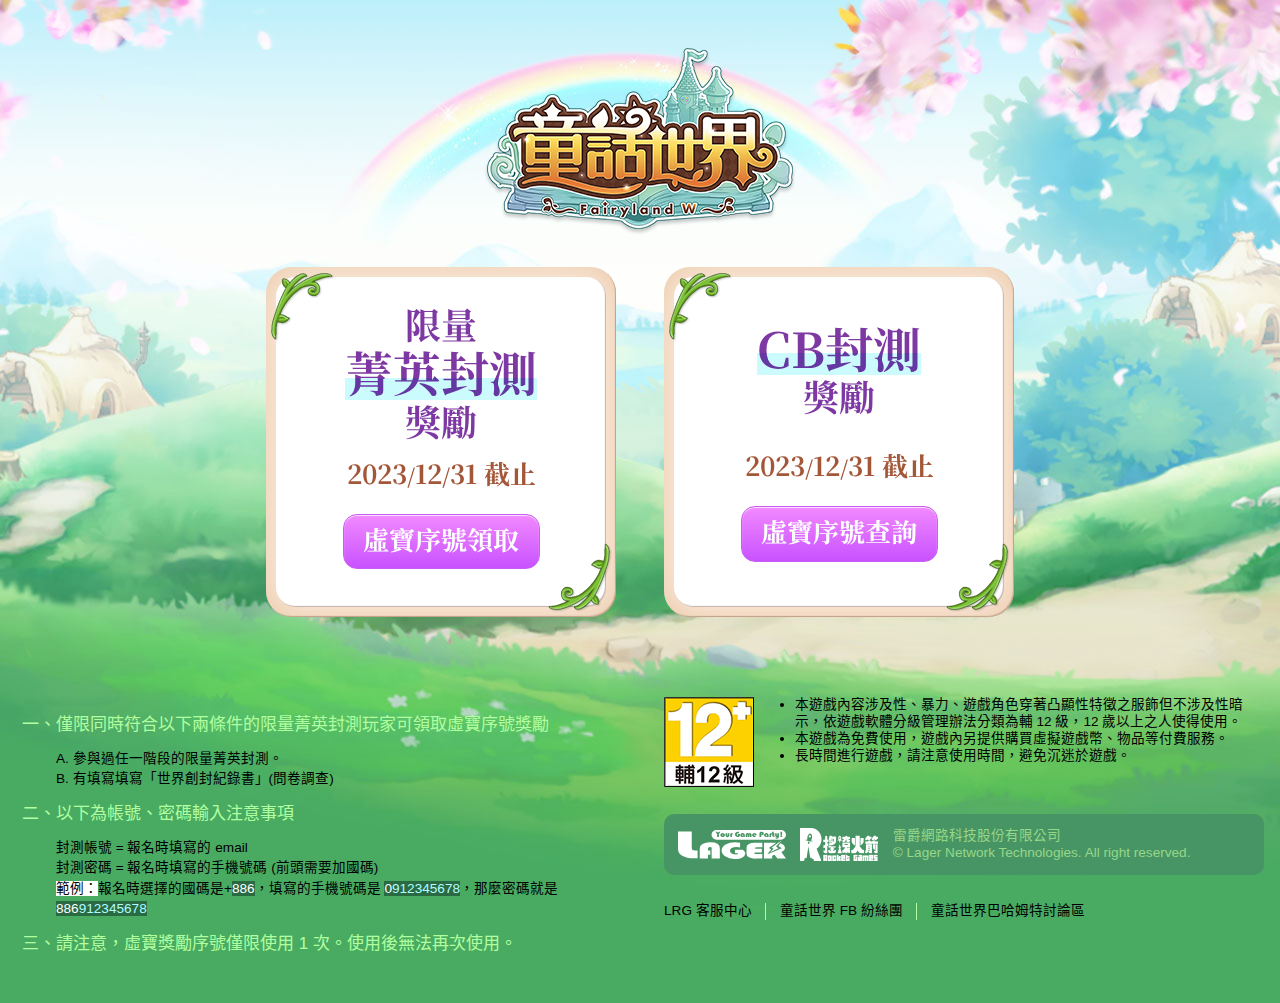
==== index.html @ bd918c8d "第二版更新" ====
<!DOCTYPE html>
<html lang="zh-TW">
<head>
  <meta charset="UTF-8">
  <meta http-equiv="X-UA-Compatible" content="IE=edge">
  <meta name="viewport" content="width=device-width, initial-scale=1.0">
  <title>童話世界 - 獎勵查詢</title>
  <!-- FB 社群分享 -->
  <meta property="og:locale" content="zh_TW">
  <meta property="og:title" content="童話世界 - 獎勵查詢">
  <meta property="og:type" content="website">
  <meta property="og:description" content="活動網站敘述">
  <meta property="og:url" content="活動網址">
  <meta property="og:image" content="assets/images/fb-1200x630.png"><!--圖檔路徑需改成絕對路徑-->
  <meta property="og:site_name" content="童話世界 - 獎勵查詢">
  <link rel="stylesheet" href="assets/css/all.css">
  <script src="assets/js/jquery-3.6.3.min.js"></script>
</head>
<body>
  <div class="ossian">


    <!-- 童話世界 LOGO -->
    <figure class="game-logo">
      <img src="assets/images/game-logo.png" alt="童話世界 LOGO">
    </figure>


    <!-- 內容區塊 -->
    <!-- 
      新增一筆活動需要注意下面三點
      1. 一組活動的範圍 <li class="poker">...</li>
      2. <input type="checkbox" name="option-1" id="poker-1"> id 需要對應 <label for="poker-1">
      3. <form id="form-zone-1"> 遞增
     -->
    <div class="game-content">
      <ul class="pokers">
        <li class="poker">
          <div class="label">
            <input type="checkbox" name="option-1" id="poker-1">
            <div class="flip">
              <div class="front">
                <div class="game-description">
                  <div class="game-title-row">
                    <div class="game-item">限量<em>菁英封測</em>獎勵</div>
                  </div>
                  <div class="game-end-date-row">2023<small>/</small>12<small>/</small>31 截止</div>
                  <div class="game-btn-row">
                    <label for="poker-1" class="btn custom">虛寶序號領取</label>
                  </div>
                </div>
              </div>
              <div class="back">
                <div class="form-position">
                <label for="poker-1" class="close"></label>
                <form action="" class="form-zone" id="form-zone-1">
                  <div class="input-text">你的帳號</div>
                  <input type="text" />
                  <div class="input-text">你的密碼</div>
                  <input type="password">
                  <div class="btn-roow">
                    <!-- 
                      可以將按鈕改成下面的標籤
                      div, span, a, button, input[type="submit"]
                    -->
                    <label for="poker-1" class="btn custom submit popup-open">送出</label>
                  </div>
                </form>
                </div>
              </div>
            </div>
          </div>
        </li>
        <li class="poker">
          <div class="label">
            <input type="checkbox" name="option-1" id="poker-2">
            <div class="flip">
        
              <div class="front">
                <div class="game-description">
                  <div class="game-title-row">
                    <div class="game-item"><em>CB封測</em>獎勵</div>
                  </div>
                  <div class="game-end-date-row">2023<small>/</small>12<small>/</small>31 截止</div>
                  <div class="game-btn-row">
                    <label for="poker-2" class="btn custom">虛寶序號查詢</label>
                  </div>
                </div>
              </div>
              <div class="back">
                <div class="form-position">
                  <label for="poker-2" class="close"></label>
                  <form action="" class="form-zone" id="form-zone-2">
                    <div class="input-text">你的帳號</div>
                    <input type="text">
                    <div class="input-text">你的密碼</div>
                    <input type="password">
                    <div class="btn-roow">
                      <!-- 
                        可以將按鈕改成下面的標籤
                        div, span, a, button, input[type="submit"]
                       -->
                      <label for="poker-2" class="btn custom submit popup-open">送出</ㄇㄠ>
                    </div>
                  </form>
                </div>
              </div>
            </div>
          </div>
        </li>
      </ul>
    </div>


    <!-- footer -->
    <footer class="footer">
      <div class="left">
        <!-- 虛寶兌換說明 -->
        <ul class="account-password">
          <li>
            僅限同時符合以下兩條件的限量菁英封測玩家可領取虛寶序號獎勵
            <div class="note">
              A. 參與過任一階段的限量菁英封測。<br>
              B. 有填寫填寫「世界創封紀錄書」(問卷調查)
            </div>
          </li>
          <li>
            以下為帳號、密碼輸入注意事項
            <div class="note">
              封測帳號 = 報名時填寫的 email<br>
              封測密碼 = 報名時填寫的手機號碼 (前頭需要加國碼)<br>
              <mark>範例：</mark>報名時選擇的國碼是+<mark class="green">886</mark>，填寫的手機號碼是 <mark class="green">0<em>912345678</em></mark>，那麼密碼就是 <mark class="green">886<em>912345678</em></mark>
            </div>
          </li>
          <li>
            請注意，虛寶獎勵序號僅限使用 1 次。使用後無法再次使用。
          </li>
        </ul>
      </div>
      <div class="right">
        <!-- 遊戲分級標章 -->
        <dl class="game-grading">
          <dd><img src="assets/images/game-12.png" alt="輔 12 級"></dd>
          <dd>
            <ul class="game-grading-list">
              <li>本遊戲內容涉及性、暴力、遊戲角色穿著凸顯性特徵之服飾但不涉及性暗示，依遊戲軟體分級管理辦法分類為輔 12 級，12 歲以上之人使得使用。</li>
              <li>本遊戲為免費使用，遊戲內另提供購買虛擬遊戲幣、物品等付費服務。</li>
              <li>長時間進行遊戲，請注意使用時間，避免沉迷於遊戲。</li>
            </ul>
          </dd>
        </dl>
        <!-- 雷爵及搖滾火箭 -->
        <div class="lgr-rkr">
          <dl class="lager-rocker">
            <dd>
              <ul class="lager-rocker-logo">
                <li>
                  <a href="http://www.lager.com.tw/" target="_blank">
                    <img src="assets/images/lager_logo_white.svg" alt="雷爵的 LOGO">
                  </a>
                </li>
                <li>
                  <a href="https://lrg.rocketgames.com.tw/index/index" target="_blank">
                    <img src="assets/images/rocker-logo.png" alt="搖滾火箭的 LOGO">
                  </a>
                </li>
              </ul>
            </dd>
            <dd>
              <div>雷爵網路科技股份有限公司</div>
              <div>&copy; Lager Network Technologies. <span class="m-block">All right reserved.</span></div>
            </dd>
          </dl>
        </div>
        <!-- LRG 客服中心、FB粉絲團、巴哈姆特 -->
        <ul class="lrg-fb-gamer">
          <li><a href="https://lrg.rocketgames.com.tw/service/service_index" target="_blank">LRG <span class="m-block">客服中心</span></a></li>
          <li><a href="https://www.facebook.com/FairylandWorldfun" target="_blank">童話世界 <span class="m-block">FB 紛絲團</span></a></li>
          <li><a href="https://forum.gamer.com.tw/A.php?bsn=75395" target="_blank">童話世界<span class="m-block">巴哈姆特討論區</span></a></li>
        </ul>
      </div>
    </footer>


    <!-- popup -->

    <div class="popup-overlay">
      <div class="popup-content">
        <div class="content-row">
          <h2>Pop-Up</h2>
          <p> This is an example pop-up that you can make using jQuery.</p>
          <button class="btn popup-close-style popup-close"><!--關閉 popup--></button>
        </div>
        <div class="btn-row">
          <button class="btn custom popup-close">返回上一頁</button>
        </div>
      </div>
    </div>


  </div>

  <script>

    $(".popup-open").on("click", function () {
      $(".popup-overlay").addClass("active");
    });
    $(".popup-close").on("click", function () {
      $(".popup-overlay").removeClass("active");
    });

  </script>
</body>
</html>
---- assets/css/all.css ----
@charset "UTF-8";
/*! normalize.css v8.0.1 | MIT License | github.com/necolas/normalize.css */
/* Document
   ========================================================================== */
/**
 * 1. Correct the line height in all browsers.
 * 2. Prevent adjustments of font size after orientation changes in iOS.
 */
@import url("https://fonts.googleapis.com/css2?family=Noto+Serif+TC:wght@400;700&display=swap");
html {
  line-height: 1.15; /* 1 */
  -webkit-text-size-adjust: 100%; /* 2 */
}

/* Sections
   ========================================================================== */
/**
 * Remove the margin in all browsers.
 */
body {
  margin: 0;
}

/**
 * Render the `main` element consistently in IE.
 */
main {
  display: block;
}

/**
 * Correct the font size and margin on `h1` elements within `section` and
 * `article` contexts in Chrome, Firefox, and Safari.
 */
h1 {
  font-size: 2em;
  margin: 0.67em 0;
}

/* Grouping content
   ========================================================================== */
/**
 * 1. Add the correct box sizing in Firefox.
 * 2. Show the overflow in Edge and IE.
 */
hr {
  -webkit-box-sizing: content-box;
          box-sizing: content-box; /* 1 */
  height: 0; /* 1 */
  overflow: visible; /* 2 */
}

/**
 * 1. Correct the inheritance and scaling of font size in all browsers.
 * 2. Correct the odd `em` font sizing in all browsers.
 */
pre {
  font-family: monospace, monospace; /* 1 */
  font-size: 1em; /* 2 */
}

/* Text-level semantics
   ========================================================================== */
/**
 * Remove the gray background on active links in IE 10.
 */
a {
  background-color: transparent;
}

/**
 * 1. Remove the bottom border in Chrome 57-
 * 2. Add the correct text decoration in Chrome, Edge, IE, Opera, and Safari.
 */
abbr[title] {
  border-bottom: none; /* 1 */
  text-decoration: underline; /* 2 */
  -webkit-text-decoration: underline dotted;
          text-decoration: underline dotted; /* 2 */
}

/**
 * Add the correct font weight in Chrome, Edge, and Safari.
 */
b,
strong {
  font-weight: bolder;
}

/**
 * 1. Correct the inheritance and scaling of font size in all browsers.
 * 2. Correct the odd `em` font sizing in all browsers.
 */
code,
kbd,
samp {
  font-family: monospace, monospace; /* 1 */
  font-size: 1em; /* 2 */
}

/**
 * Add the correct font size in all browsers.
 */
small {
  font-size: 80%;
}

/**
 * Prevent `sub` and `sup` elements from affecting the line height in
 * all browsers.
 */
sub,
sup {
  font-size: 75%;
  line-height: 0;
  position: relative;
  vertical-align: baseline;
}

sub {
  bottom: -0.25em;
}

sup {
  top: -0.5em;
}

/* Embedded content
   ========================================================================== */
/**
 * Remove the border on images inside links in IE 10.
 */
img {
  border-style: none;
}

/* Forms
   ========================================================================== */
/**
 * 1. Change the font styles in all browsers.
 * 2. Remove the margin in Firefox and Safari.
 */
button,
input,
optgroup,
select,
textarea {
  font-family: inherit; /* 1 */
  font-size: 100%; /* 1 */
  line-height: 1.15; /* 1 */
  margin: 0; /* 2 */
}

/**
 * Show the overflow in IE.
 * 1. Show the overflow in Edge.
 */
button,
input { /* 1 */
  overflow: visible;
}

/**
 * Remove the inheritance of text transform in Edge, Firefox, and IE.
 * 1. Remove the inheritance of text transform in Firefox.
 */
button,
select { /* 1 */
  text-transform: none;
}

/**
 * Correct the inability to style clickable types in iOS and Safari.
 */
button,
[type=button],
[type=reset],
[type=submit] {
  -webkit-appearance: button;
}

/**
 * Remove the inner border and padding in Firefox.
 */
button::-moz-focus-inner,
[type=button]::-moz-focus-inner,
[type=reset]::-moz-focus-inner,
[type=submit]::-moz-focus-inner {
  border-style: none;
  padding: 0;
}

/**
 * Restore the focus styles unset by the previous rule.
 */
button:-moz-focusring,
[type=button]:-moz-focusring,
[type=reset]:-moz-focusring,
[type=submit]:-moz-focusring {
  outline: 1px dotted ButtonText;
}

/**
 * Correct the padding in Firefox.
 */
fieldset {
  padding: 0.35em 0.75em 0.625em;
}

/**
 * 1. Correct the text wrapping in Edge and IE.
 * 2. Correct the color inheritance from `fieldset` elements in IE.
 * 3. Remove the padding so developers are not caught out when they zero out
 *    `fieldset` elements in all browsers.
 */
legend {
  -webkit-box-sizing: border-box;
          box-sizing: border-box; /* 1 */
  color: inherit; /* 2 */
  display: table; /* 1 */
  max-width: 100%; /* 1 */
  padding: 0; /* 3 */
  white-space: normal; /* 1 */
}

/**
 * Add the correct vertical alignment in Chrome, Firefox, and Opera.
 */
progress {
  vertical-align: baseline;
}

/**
 * Remove the default vertical scrollbar in IE 10+.
 */
textarea {
  overflow: auto;
}

/**
 * 1. Add the correct box sizing in IE 10.
 * 2. Remove the padding in IE 10.
 */
[type=checkbox],
[type=radio] {
  -webkit-box-sizing: border-box;
          box-sizing: border-box; /* 1 */
  padding: 0; /* 2 */
}

/**
 * Correct the cursor style of increment and decrement buttons in Chrome.
 */
[type=number]::-webkit-inner-spin-button,
[type=number]::-webkit-outer-spin-button {
  height: auto;
}

/**
 * 1. Correct the odd appearance in Chrome and Safari.
 * 2. Correct the outline style in Safari.
 */
[type=search] {
  -webkit-appearance: textfield; /* 1 */
  outline-offset: -2px; /* 2 */
}

/**
 * Remove the inner padding in Chrome and Safari on macOS.
 */
[type=search]::-webkit-search-decoration {
  -webkit-appearance: none;
}

/**
 * 1. Correct the inability to style clickable types in iOS and Safari.
 * 2. Change font properties to `inherit` in Safari.
 */
::-webkit-file-upload-button {
  -webkit-appearance: button; /* 1 */
  font: inherit; /* 2 */
}

/* Interactive
   ========================================================================== */
/*
 * Add the correct display in Edge, IE 10+, and Firefox.
 */
details {
  display: block;
}

/*
 * Add the correct display in all browsers.
 */
summary {
  display: list-item;
}

/* Misc
   ========================================================================== */
/**
 * Add the correct display in IE 10+.
 */
template {
  display: none;
}

/**
 * Add the correct display in IE 10.
 */
[hidden] {
  display: none;
}

.w-1,
.w1 {
  width: 10%;
}

.w-2,
.w2 {
  width: 20%;
}

.w-3,
.w3 {
  width: 30%;
}

.w-4,
.w4 {
  width: 40%;
}

.w-5,
.w5 {
  width: 50%;
}

.w-6,
.w6 {
  width: 60%;
}

.w-7,
.w7 {
  width: 70%;
}

.w-8,
.w8 {
  width: 80%;
}

.w-9,
.w9 {
  width: 90%;
}

.w-10,
.w10 {
  width: 100%;
}

a.btn,
button.btn,
[type=submit].btn,
[type=reset].btn,
[type=image].btn,
.btn {
  display: inline-block;
  padding: 0.25em 0.5em;
  line-height: 1.15;
  font-size: 1rem;
  text-align: center;
  text-decoration: none;
  -webkit-appearance: none;
     -moz-appearance: none;
          appearance: none;
  outline: none;
  border: 1px solid #ccc;
  border-radius: 5px;
  cursor: pointer;
}
a.btn.gray-solid,
button.btn.gray-solid,
[type=submit].btn.gray-solid,
[type=reset].btn.gray-solid,
[type=image].btn.gray-solid,
.btn.gray-solid {
  color: inherit;
  border-color: #f1f1f1;
  background-color: #f1f1f1;
  -webkit-transition: color 0.3s ease-out, border 0.3s ease-out, background-color 0.3s ease-out;
  transition: color 0.3s ease-out, border 0.3s ease-out, background-color 0.3s ease-out;
}
a.btn.gray-solid:hover,
button.btn.gray-solid:hover,
[type=submit].btn.gray-solid:hover,
[type=reset].btn.gray-solid:hover,
[type=image].btn.gray-solid:hover,
.btn.gray-solid:hover {
  color: inherit;
  border-color: #f1f1f1;
  background-color: #b3b3b3;
}
a.btn.gray-line,
button.btn.gray-line,
[type=submit].btn.gray-line,
[type=reset].btn.gray-line,
[type=image].btn.gray-line,
.btn.gray-line {
  color: inherit;
  border-color: #b3b3b3;
  background-color: transparent;
  -webkit-transition: color 0.3s ease-out, border 0.3s ease-out, background-color 0.3s ease-out;
  transition: color 0.3s ease-out, border 0.3s ease-out, background-color 0.3s ease-out;
}
a.btn.gray-line:hover,
button.btn.gray-line:hover,
[type=submit].btn.gray-line:hover,
[type=reset].btn.gray-line:hover,
[type=image].btn.gray-line:hover,
.btn.gray-line:hover {
  color: inherit;
  border-color: #b3b3b3;
  background-color: #f1f1f1;
}
a.btn.blue-solid,
button.btn.blue-solid,
[type=submit].btn.blue-solid,
[type=reset].btn.blue-solid,
[type=image].btn.blue-solid,
.btn.blue-solid {
  color: white;
  border-color: #3bb6fd;
  background-color: #3bb6fd;
  -webkit-transition: color 0.3s ease-out, border 0.3s ease-out, background-color 0.3s ease-out;
  transition: color 0.3s ease-out, border 0.3s ease-out, background-color 0.3s ease-out;
}
a.btn.blue-solid:hover,
button.btn.blue-solid:hover,
[type=submit].btn.blue-solid:hover,
[type=reset].btn.blue-solid:hover,
[type=image].btn.blue-solid:hover,
.btn.blue-solid:hover {
  color: white;
  border-color: #3bb6fd;
  background-color: #1ca9fb;
}
a.btn.blue-line,
button.btn.blue-line,
[type=submit].btn.blue-line,
[type=reset].btn.blue-line,
[type=image].btn.blue-line,
.btn.blue-line {
  color: #3bb6fd;
  border-color: #3bb6fd;
  background-color: white;
  -webkit-transition: color 0.3s ease-out, border 0.3s ease-out, background-color 0.3s ease-out;
  transition: color 0.3s ease-out, border 0.3s ease-out, background-color 0.3s ease-out;
}
a.btn.blue-line:hover,
button.btn.blue-line:hover,
[type=submit].btn.blue-line:hover,
[type=reset].btn.blue-line:hover,
[type=image].btn.blue-line:hover,
.btn.blue-line:hover {
  color: #3bb6fd;
  border-color: #3bb6fd;
  background-color: #e5f4ff;
}
a.btn.red-solid,
button.btn.red-solid,
[type=submit].btn.red-solid,
[type=reset].btn.red-solid,
[type=image].btn.red-solid,
.btn.red-solid {
  color: white;
  border-color: #ff4063;
  background-color: #ff4063;
  -webkit-transition: color 0.3s ease-out, border 0.3s ease-out, background-color 0.3s ease-out;
  transition: color 0.3s ease-out, border 0.3s ease-out, background-color 0.3s ease-out;
}
a.btn.red-solid:hover,
button.btn.red-solid:hover,
[type=submit].btn.red-solid:hover,
[type=reset].btn.red-solid:hover,
[type=image].btn.red-solid:hover,
.btn.red-solid:hover {
  color: white;
  border-color: #ff4063;
  background-color: #eb3b5a;
}
a.btn.red-line,
button.btn.red-line,
[type=submit].btn.red-line,
[type=reset].btn.red-line,
[type=image].btn.red-line,
.btn.red-line {
  color: #ff4063;
  border-color: #ff4063;
  background-color: white;
  -webkit-transition: color 0.3s ease-out, border 0.3s ease-out, background-color 0.3s ease-out;
  transition: color 0.3s ease-out, border 0.3s ease-out, background-color 0.3s ease-out;
}
a.btn.red-line:hover,
button.btn.red-line:hover,
[type=submit].btn.red-line:hover,
[type=reset].btn.red-line:hover,
[type=image].btn.red-line:hover,
.btn.red-line:hover {
  color: #ff4063;
  border-color: #ff4063;
  background-color: #ffe5e5;
}
a.btn.orange-solid,
button.btn.orange-solid,
[type=submit].btn.orange-solid,
[type=reset].btn.orange-solid,
[type=image].btn.orange-solid,
.btn.orange-solid {
  color: white;
  border-color: #ff9340;
  background-color: #ff9340;
  -webkit-transition: color 0.3s ease-out, border 0.3s ease-out, background-color 0.3s ease-out;
  transition: color 0.3s ease-out, border 0.3s ease-out, background-color 0.3s ease-out;
}
a.btn.orange-solid:hover,
button.btn.orange-solid:hover,
[type=submit].btn.orange-solid:hover,
[type=reset].btn.orange-solid:hover,
[type=image].btn.orange-solid:hover,
.btn.orange-solid:hover {
  color: white;
  border-color: #ff9340;
  background-color: #eb863b;
}
a.btn.orange-line,
button.btn.orange-line,
[type=submit].btn.orange-line,
[type=reset].btn.orange-line,
[type=image].btn.orange-line,
.btn.orange-line {
  color: #ff9340;
  border-color: #ff9340;
  background-color: white;
  -webkit-transition: color 0.3s ease-out, border 0.3s ease-out, background-color 0.3s ease-out;
  transition: color 0.3s ease-out, border 0.3s ease-out, background-color 0.3s ease-out;
}
a.btn.orange-line:hover,
button.btn.orange-line:hover,
[type=submit].btn.orange-line:hover,
[type=reset].btn.orange-line:hover,
[type=image].btn.orange-line:hover,
.btn.orange-line:hover {
  color: #ff9340;
  border-color: #ff9340;
  background-color: #fff2e5;
}
a.btn.yellow-solid,
button.btn.yellow-solid,
[type=submit].btn.yellow-solid,
[type=reset].btn.yellow-solid,
[type=image].btn.yellow-solid,
.btn.yellow-solid {
  color: white;
  border-color: #ffcc40;
  background-color: #ffcc40;
  -webkit-transition: color 0.3s ease-out, border 0.3s ease-out, background-color 0.3s ease-out;
  transition: color 0.3s ease-out, border 0.3s ease-out, background-color 0.3s ease-out;
}
a.btn.yellow-solid:hover,
button.btn.yellow-solid:hover,
[type=submit].btn.yellow-solid:hover,
[type=reset].btn.yellow-solid:hover,
[type=image].btn.yellow-solid:hover,
.btn.yellow-solid:hover {
  color: white;
  border-color: #ffcc40;
  background-color: #ebbb3b;
}
a.btn.yellow-line,
button.btn.yellow-line,
[type=submit].btn.yellow-line,
[type=reset].btn.yellow-line,
[type=image].btn.yellow-line,
.btn.yellow-line {
  color: #ffcc40;
  border-color: #ffcc40;
  background-color: white;
  -webkit-transition: color 0.3s ease-out, border 0.3s ease-out, background-color 0.3s ease-out;
  transition: color 0.3s ease-out, border 0.3s ease-out, background-color 0.3s ease-out;
}
a.btn.yellow-line:hover,
button.btn.yellow-line:hover,
[type=submit].btn.yellow-line:hover,
[type=reset].btn.yellow-line:hover,
[type=image].btn.yellow-line:hover,
.btn.yellow-line:hover {
  color: #ffcc40;
  border-color: #ffcc40;
  background-color: #fff9e5;
}
a.btn.green-solid,
button.btn.green-solid,
[type=submit].btn.green-solid,
[type=reset].btn.green-solid,
[type=image].btn.green-solid,
.btn.green-solid {
  color: white;
  border-color: #40ff86;
  background-color: #40ff86;
  -webkit-transition: color 0.3s ease-out, border 0.3s ease-out, background-color 0.3s ease-out;
  transition: color 0.3s ease-out, border 0.3s ease-out, background-color 0.3s ease-out;
}
a.btn.green-solid:hover,
button.btn.green-solid:hover,
[type=submit].btn.green-solid:hover,
[type=reset].btn.green-solid:hover,
[type=image].btn.green-solid:hover,
.btn.green-solid:hover {
  color: white;
  border-color: #40ff86;
  background-color: #3beb7d;
}
a.btn.green-line,
button.btn.green-line,
[type=submit].btn.green-line,
[type=reset].btn.green-line,
[type=image].btn.green-line,
.btn.green-line {
  color: #3beb7d;
  border-color: #40ff86;
  background-color: white;
  -webkit-transition: color 0.3s ease-out, border 0.3s ease-out, background-color 0.3s ease-out;
  transition: color 0.3s ease-out, border 0.3s ease-out, background-color 0.3s ease-out;
}
a.btn.green-line:hover,
button.btn.green-line:hover,
[type=submit].btn.green-line:hover,
[type=reset].btn.green-line:hover,
[type=image].btn.green-line:hover,
.btn.green-line:hover {
  color: #3beb7d;
  border-color: #40ff86;
  background-color: #e5fff2;
}
a.btn.purple-solid,
button.btn.purple-solid,
[type=submit].btn.purple-solid,
[type=reset].btn.purple-solid,
[type=image].btn.purple-solid,
.btn.purple-solid {
  color: white;
  border-color: #a640ff;
  background-color: #a640ff;
  -webkit-transition: color 0.3s ease-out, border 0.3s ease-out, background-color 0.3s ease-out;
  transition: color 0.3s ease-out, border 0.3s ease-out, background-color 0.3s ease-out;
}
a.btn.purple-solid:hover,
button.btn.purple-solid:hover,
[type=submit].btn.purple-solid:hover,
[type=reset].btn.purple-solid:hover,
[type=image].btn.purple-solid:hover,
.btn.purple-solid:hover {
  color: white;
  border-color: #a640ff;
  background-color: #9a3beb;
}
a.btn.purple-line,
button.btn.purple-line,
[type=submit].btn.purple-line,
[type=reset].btn.purple-line,
[type=image].btn.purple-line,
.btn.purple-line {
  color: #a640ff;
  border-color: #a640ff;
  background-color: white;
  -webkit-transition: color 0.3s ease-out, border 0.3s ease-out, background-color 0.3s ease-out;
  transition: color 0.3s ease-out, border 0.3s ease-out, background-color 0.3s ease-out;
}
a.btn.purple-line:hover,
button.btn.purple-line:hover,
[type=submit].btn.purple-line:hover,
[type=reset].btn.purple-line:hover,
[type=image].btn.purple-line:hover,
.btn.purple-line:hover {
  color: #a640ff;
  border-color: #a640ff;
  background-color: #f9e5ff;
}
a.btn.pink-solid,
button.btn.pink-solid,
[type=submit].btn.pink-solid,
[type=reset].btn.pink-solid,
[type=image].btn.pink-solid,
.btn.pink-solid {
  color: white;
  border-color: #ef40ff;
  background-color: #ef40ff;
  -webkit-transition: color 0.3s ease-out, border 0.3s ease-out, background-color 0.3s ease-out;
  transition: color 0.3s ease-out, border 0.3s ease-out, background-color 0.3s ease-out;
}
a.btn.pink-solid:hover,
button.btn.pink-solid:hover,
[type=submit].btn.pink-solid:hover,
[type=reset].btn.pink-solid:hover,
[type=image].btn.pink-solid:hover,
.btn.pink-solid:hover {
  color: white;
  border-color: #ef40ff;
  background-color: #dc3beb;
}
a.btn.pink-line,
button.btn.pink-line,
[type=submit].btn.pink-line,
[type=reset].btn.pink-line,
[type=image].btn.pink-line,
.btn.pink-line {
  color: #ef40ff;
  border-color: #ef40ff;
  background-color: white;
  -webkit-transition: color 0.3s ease-out, border 0.3s ease-out, background-color 0.3s ease-out;
  transition: color 0.3s ease-out, border 0.3s ease-out, background-color 0.3s ease-out;
}
a.btn.pink-line:hover,
button.btn.pink-line:hover,
[type=submit].btn.pink-line:hover,
[type=reset].btn.pink-line:hover,
[type=image].btn.pink-line:hover,
.btn.pink-line:hover {
  color: #ef40ff;
  border-color: #ef40ff;
  background-color: #ffe5ff;
}

/* 清除浮動 */
.clearfix {
  *zoom: 1; /*For IE 6&7 only*/
}
.clearfix::before, .clearfix::after {
  content: "";
  display: table;
}
.clearfix:after {
  clear: both;
}

ul.pokers {
  display: -webkit-box;
  display: -ms-flexbox;
  display: flex;
  -ms-flex-wrap: wrap;
      flex-wrap: wrap;
  -webkit-box-align: center;
      -ms-flex-align: center;
          align-items: center;
  -webkit-box-pack: center;
      -ms-flex-pack: center;
          justify-content: center;
  gap: 3em;
  margin: 0 auto;
  padding: 0;
  height: 100%;
  list-style: none;
}
ul.pokers li.poker {
  max-width: 350px;
  width: 100%;
  min-height: 350px;
}
ul.pokers li.poker .label {
  display: block;
  position: relative;
  margin: 0 auto;
  width: 100%;
  min-height: 350px;
  -webkit-perspective: 1000px;
          perspective: 1000px;
}
ul.pokers li.poker .label input[type=checkbox] {
  position: absolute;
  top: 0;
  left: 0;
  width: 0;
  height: 0;
  visibility: hidden;
}
ul.pokers li.poker .label input[type=checkbox]:checked + .flip {
  -webkit-transform: rotateY(180deg);
          transform: rotateY(180deg);
  -webkit-transition: -webkit-transform 0.5s ease-in-out;
  transition: -webkit-transform 0.5s ease-in-out;
  transition: transform 0.5s ease-in-out;
  transition: transform 0.5s ease-in-out, -webkit-transform 0.5s ease-in-out;
}
ul.pokers li.poker .label .flip {
  position: absolute;
  width: 100%;
  height: 100%;
  -webkit-transform-style: preserve-3d;
          transform-style: preserve-3d;
  -webkit-transition: -webkit-transform 1s;
  transition: -webkit-transform 1s;
  transition: transform 1s;
  transition: transform 1s, -webkit-transform 1s;
}
ul.pokers li.poker .label .flip .front,
ul.pokers li.poker .label .flip .back {
  display: -webkit-box;
  display: -ms-flexbox;
  display: flex;
  -webkit-box-align: center;
      -ms-flex-align: center;
          align-items: center;
  -webkit-box-pack: center;
      -ms-flex-pack: center;
          justify-content: center;
  position: absolute;
  padding: 10px;
  height: 100%;
  width: 100%;
  color: #3f2e6e;
  border-radius: 1em;
  -webkit-backface-visibility: hidden;
          backface-visibility: hidden;
  background-color: #fcecdf;
  -webkit-box-shadow: 0 0 40px #e9c6a5 inset, -1px -1px 1px rgba(102, 60, 45, 0.65) inset;
          box-shadow: 0 0 40px #e9c6a5 inset, -1px -1px 1px rgba(102, 60, 45, 0.65) inset;
}
ul.pokers li.poker .label .flip .back {
  -webkit-transform: rotateY(180deg);
          transform: rotateY(180deg);
}

* {
  -webkit-box-sizing: border-box;
          box-sizing: border-box;
  outline: none;
}

:focus {
  outline: 0;
}

html,
body {
  padding: 0;
  height: 100%;
  color: black;
  font-family: "Microsoft JhengHei", "微軟正黑體", arial, sans-serif !important;
  font-size: 16px;
  background-color: #333;
  scroll-behavior: smooth;
  word-wrap: break-word;
}

/* 清除圖片底部的空白 */
img,
svg {
  vertical-align: middle;
  border: none;
  outline: none;
}

.ossian {
  position: relative;
}

.container {
  margin: 0 auto;
  max-width: 1200px;
}

* {
  -webkit-box-sizing: border-box;
          box-sizing: border-box;
  -webkit-transition: padding 0.3s, top 0.3s, width 0.3s, max-width 0.3s, border-radius 0.3s;
  transition: padding 0.3s, top 0.3s, width 0.3s, max-width 0.3s, border-radius 0.3s;
}

.ossian {
  position: relative;
  overflow: hidden;
  margin: 0 auto;
  padding: 2em 1em;
  max-width: 1920px;
  width: 100%;
  min-height: 100%;
  font-family: "Noto Serif TC", serif;
  font-weight: 500;
  background-color: #49ab62;
  background-image: url(../images/bg.jpg);
  background-repeat: no-repeat;
  background-position: top center;
}
.ossian em {
  font-style: normal;
}

.game-logo {
  margin: 0;
  padding: 0;
  width: 100%;
  text-align: center;
}
.game-logo img {
  margin: 0 auto;
  padding: 1em 0 2em;
  max-width: 312px;
  width: 100%;
}

.game-content {
  padding-bottom: 5em;
}

.game-description {
  position: relative;
  display: -webkit-box;
  display: -ms-flexbox;
  display: flex;
  -webkit-box-orient: vertical;
  -webkit-box-direction: normal;
      -ms-flex-direction: column;
          flex-direction: column;
  padding: 1em 1em 1.75em;
  width: 100%;
  height: 100%;
  text-align: center;
  background-color: white;
  border-radius: 0.75em;
  -webkit-box-shadow: -1px -1px 1px rgba(102, 60, 45, 0.4) inset;
          box-shadow: -1px -1px 1px rgba(102, 60, 45, 0.4) inset;
}
.game-description::before {
  content: "";
  position: absolute;
  top: -4px;
  left: -5px;
  width: 64px;
  height: 69px;
  background-image: url(../images/grass-1.png);
  background-repeat: no-repeat;
}
.game-description::after {
  content: "";
  position: absolute;
  bottom: -5px;
  right: -6px;
  width: 64px;
  height: 69px;
  background-image: url(../images/grass-2.png);
  background-repeat: no-repeat;
}

.game-title-row {
  -webkit-box-flex: 1;
      -ms-flex: 1;
          flex: 1;
  color: #7e38a3;
  font-size: 1.385em;
}

.game-item {
  display: -webkit-box;
  display: -ms-flexbox;
  display: flex;
  -webkit-box-orient: vertical;
  -webkit-box-direction: normal;
      -ms-flex-direction: column;
          flex-direction: column;
  -webkit-box-align: center;
      -ms-flex-align: center;
          align-items: center;
  -webkit-box-pack: center;
      -ms-flex-pack: center;
          justify-content: center;
  height: 100%;
}
.game-item em {
  position: relative;
  display: block;
  font-size: 1.3333333em;
}
.game-item em::before {
  content: "";
  position: absolute;
  bottom: 0;
  left: 0;
  width: 100%;
  height: 40%;
  background-color: #ccfbfe;
  mix-blend-mode: multiply;
}

.game-end-date-row {
  padding: 0.65em 0 1em;
  color: #a35638;
}

.form-position {
  margin: 0 auto;
  max-width: 200px;
  width: 100%;
}

.form-zone {
  position: relative;
  max-width: 350px;
  width: 100%;
}
.form-zone .input-text {
  padding: 0 0 0.5em;
  min-height: unset;
}
.form-zone input[type=text],
.form-zone input[type=password] {
  margin-bottom: 0.5em;
  padding: 0.25em 0.5em;
  width: 100%;
  border: none;
  outline: none;
  border-radius: 5px;
}

.btn {
  font-size: unset;
}
.btn.submit {
  width: 100%;
  font-size: 1em;
}
.btn.custom {
  padding: 0.35em 0.75em 0.55em;
  color: white;
  background: rgb(242, 137, 255); /* Old browsers */ /* FF3.6-15 */ /* Chrome10-25,Safari5.1-6 */
  background: -webkit-gradient(linear, left top, left bottom, from(rgb(242, 137, 255)), to(rgb(200, 82, 255)));
  background: linear-gradient(to bottom, rgb(242, 137, 255) 0%, rgb(200, 82, 255) 100%); /* W3C, IE10+, FF16+, Chrome26+, Opera12+, Safari7+ */
  filter: progid:DXImageTransform.Microsoft.gradient( startColorstr="#f289ff", endColorstr="#c852ff",GradientType=0 ); /* IE6-9 */
  border: 1px solid #c75ff2;
  border-radius: 14px;
  -webkit-box-shadow: 0 1px 1px rgba(255, 255, 255, 0.75) inset;
          box-shadow: 0 1px 1px rgba(255, 255, 255, 0.75) inset;
}
.btn.custom.submit {
  letter-spacing: 10px;
}

.front,
.back {
  font-weight: 700;
  font-size: 1.625em;
}

.close {
  display: block;
  position: absolute;
  top: 10px;
  right: 10px;
  width: 46px;
  height: 46px;
  border-radius: 50%;
  background-image: url(../images/close.png);
  background-repeat: no-repeat;
  -webkit-box-shadow: 0 3px 2px rgba(0, 0, 0, 0.2);
          box-shadow: 0 3px 2px rgba(0, 0, 0, 0.2);
  cursor: pointer;
}

.popup-overlay {
  display: -webkit-box;
  display: -ms-flexbox;
  display: flex;
  -webkit-box-align: center;
      -ms-flex-align: center;
          align-items: center;
  -webkit-box-pack: center;
      -ms-flex-pack: center;
          justify-content: center;
  position: fixed;
  top: 0;
  left: 0;
  width: 100%;
  height: 100%;
  visibility: hidden;
  opacity: 0;
  background: rgba(0, 0, 0, 0.7);
  -webkit-transition: opacity 0.3s;
  transition: opacity 0.3s;
}

.popup-overlay.active {
  visibility: visible;
  opacity: 1;
  text-align: center;
}

.popup-content {
  position: relative;
  display: -webkit-box;
  display: -ms-flexbox;
  display: flex;
  -webkit-box-orient: vertical;
  -webkit-box-direction: normal;
      -ms-flex-direction: column;
          flex-direction: column;
  -webkit-box-align: center;
      -ms-flex-align: center;
          align-items: center;
  -webkit-box-pack: center;
      -ms-flex-pack: center;
          justify-content: center;
  position: absolute;
  padding: 2em 1em;
  color: #3f2e6e;
  width: 100%;
  max-width: 350px;
  border-radius: 1em;
  background-color: #fcecdf;
  -webkit-box-shadow: 0 0 40px #e9c6a5 inset, -1px -1px 1px rgba(102, 60, 45, 0.65) inset;
          box-shadow: 0 0 40px #e9c6a5 inset, -1px -1px 1px rgba(102, 60, 45, 0.65) inset;
  -webkit-transition: opacity 0.3s, top 0.3s;
  transition: opacity 0.3s, top 0.3s;
}
.popup-content .popup-close-style {
  position: absolute;
  top: 10px;
  right: 10px;
  display: block;
  font-size: 1.625em;
  width: 46px;
  height: 46px;
  border-radius: 50%;
  background-image: url(../images/close.png);
  background-repeat: no-repeat;
  background-size: 100%;
  cursor: pointer;
}
.popup-content .popup-close {
  font-size: 1.625em;
  font-weight: 800;
}

.popup-content.active {
  /*Shows pop-up content when "active" class is present */
  visibility: visible;
}

.footer,
.footer * {
  font-family: "Microsoft JhengHei", "微軟正黑體", arial, sans-serif !important;
  line-height: 1.25;
}

.footer {
  display: grid;
  margin: 0 auto;
  padding: 0;
  max-width: 1700px;
  width: 100%;
}

.account-password {
  color: #b1ff9f;
  font-size: 1.25em;
  list-style-type: cjk-ideographic;
}
.account-password .note {
  padding: 1em 0;
  color: black;
  font-size: 0.8em;
}
.account-password .note mark {
  background-color: white;
}
.account-password .note mark.white {
  background-color: white;
}
.account-password .note mark.green {
  color: white;
  background-color: #2a6a43;
}
.account-password .note mark.green em {
  color: #affcff;
}

.lgr-rkr {
  padding: 2em 0;
}

.game-grading {
  display: grid;
  gap: 1em;
  margin: 0;
  padding: 0;
}
.game-grading dd {
  margin: 0;
}
.game-grading dd img {
  max-height: 90px;
  height: 100%;
}
.game-grading dd ul {
  margin: 0;
  padding-left: 2em;
}
.game-grading dd ul li {
  padding-left: 0;
}

.lager-rocker {
  display: grid;
  margin: 0;
  color: #97d788;
  background-color: #479564;
  border-radius: 10px;
}
.lager-rocker dd {
  margin: 0;
  padding: 0;
}

.lager-rocker-logo {
  display: -webkit-box;
  display: -ms-flexbox;
  display: flex;
  -webkit-box-align: center;
      -ms-flex-align: center;
          align-items: center;
  -webkit-box-pack: center;
      -ms-flex-pack: center;
          justify-content: center;
  gap: 1em;
  margin: 0;
  padding: 0;
  list-style: none;
}
.lager-rocker-logo li {
  max-height: 33px;
}
.lager-rocker-logo li a {
  display: block;
  text-decoration: none;
}
.lager-rocker-logo li a img {
  height: 100%;
}

.lrg-fb-gamer {
  display: -webkit-box;
  display: -ms-flexbox;
  display: flex;
  -ms-flex-wrap: nowrap;
      flex-wrap: nowrap;
  margin: 0;
  padding: 0;
  list-style: none;
}
.lrg-fb-gamer li {
  padding: 0 1em;
  border-right: 1px solid #b1ff9f;
}
.lrg-fb-gamer li:nth-child(1) {
  padding-left: unset;
}
.lrg-fb-gamer li:nth-last-child(1) {
  padding-right: unset;
  border-right: unset;
}
.lrg-fb-gamer li a {
  color: black;
  text-decoration: none;
  -webkit-transition: color 0.3s, border-bottom 0.3s;
  transition: color 0.3s, border-bottom 0.3s;
}
.lrg-fb-gamer li a:hover {
  color: #b1ff9f;
  border-bottom: 1px dotted #b1ff9f;
}

@media only screen and (min-width: 0) {
  .m-block {
    display: block;
  }
  .account-password .note {
    line-height: 1.5;
  }
  .game-grading {
    grid-template-columns: 1fr;
  }
  .game-grading dd:nth-child(1) {
    text-align: center;
  }
  .lager-rocker {
    grid-template-columns: 1fr;
    gap: 0.5em;
    padding: 2em 1em;
  }
  .lager-rocker dd {
    text-align: center;
  }
  .lrg-fb-gamer {
    -webkit-box-align: center;
        -ms-flex-align: center;
            align-items: center;
    -webkit-box-pack: center;
        -ms-flex-pack: center;
            justify-content: center;
  }
  .lrg-fb-gamer li {
    text-align: center;
  }
  .footer {
    grid-template-columns: 1fr;
    gap: 1rem;
    font-size: 0.85rem;
  }
}
@media only screen and (min-width: 500px) {
  .m-block {
    display: inline;
  }
}
@media only screen and (min-width: 700px) {
  .account-password .note {
    line-height: 1.5;
  }
  .game-grading {
    grid-template-columns: 90px 1fr;
  }
  .game-grading dd:nth-child(1) {
    text-align: unset;
  }
  .lager-rocker {
    grid-template-columns: 1fr 2.5fr;
    gap: 1em;
    padding: 1em;
  }
  .lager-rocker dd {
    text-align: unset;
  }
}
@media only screen and (min-width: 1000px) {
  .footer {
    grid-template-columns: 1fr 1fr;
    gap: 3rem;
  }
  .lrg-fb-gamer {
    -webkit-box-align: unset;
        -ms-flex-align: unset;
            align-items: unset;
    -webkit-box-pack: unset;
        -ms-flex-pack: unset;
            justify-content: unset;
  }
  .lrg-fb-gamer li {
    text-align: unset;
  }
}
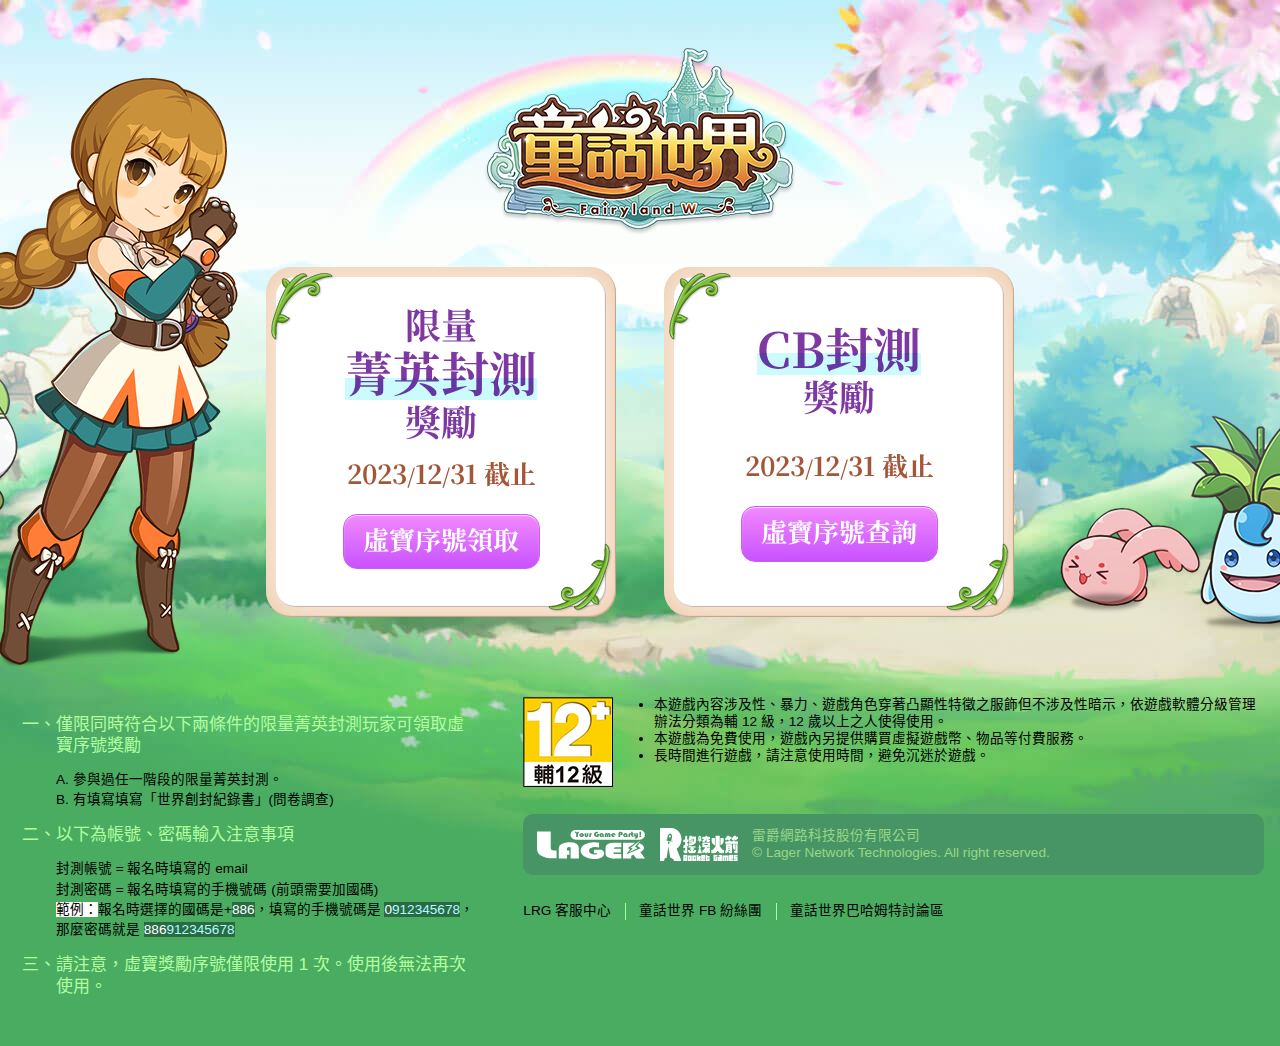
==== commit b81f907b: "第三版更新" ====
--- a/index.html
+++ b/index.html
@@ -4,111 +4,123 @@
   <meta charset="UTF-8">
   <meta http-equiv="X-UA-Compatible" content="IE=edge">
   <meta name="viewport" content="width=device-width, initial-scale=1.0">
-  <title>童話世界 - 獎勵查詢</title>
+  <meta name="description" content="您可以在這裡查詢及領取到與童話世界有關的活動虛寶序號">
+  <title>童話世界 - 序號查詢</title>
   <!-- FB 社群分享 -->
   <meta property="og:locale" content="zh_TW">
-  <meta property="og:title" content="童話世界 - 獎勵查詢">
+  <meta property="og:title" content="童話世界 - 序號查詢">
   <meta property="og:type" content="website">
-  <meta property="og:description" content="活動網站敘述">
+  <meta property="og:description" content="您可以在這裡查詢及領取到與童話世界有關的活動虛寶序號">
   <meta property="og:url" content="活動網址">
   <meta property="og:image" content="assets/images/fb-1200x630.png"><!--圖檔路徑需改成絕對路徑-->
-  <meta property="og:site_name" content="童話世界 - 獎勵查詢">
+  <meta property="og:site_name" content="童話世界 - 序號查詢">
   <link rel="stylesheet" href="assets/css/all.css">
   <script src="assets/js/jquery-3.6.3.min.js"></script>
+  <script src="assets/js/clipboard.js"></script>
+  <script src="assets/js/sakura.js"></script>
 </head>
 <body>
+  <div class="sakura">
+    <img id="sakura" src="assets/images/sakura.png" alt="櫻花飄落">
+  </div>
   <div class="ossian">
 
-
-    <!-- 童話世界 LOGO -->
-    <figure class="game-logo">
-      <img src="assets/images/game-logo.png" alt="童話世界 LOGO">
-    </figure>
-
-
-    <!-- 內容區塊 -->
-    <!-- 
-      新增一筆活動需要注意下面三點
-      1. 一組活動的範圍 <li class="poker">...</li>
-      2. <input type="checkbox" name="option-1" id="poker-1"> id 需要對應 <label for="poker-1">
-      3. <form id="form-zone-1"> 遞增
-     -->
-    <div class="game-content">
-      <ul class="pokers">
-        <li class="poker">
-          <div class="label">
-            <input type="checkbox" name="option-1" id="poker-1">
-            <div class="flip">
-              <div class="front">
-                <div class="game-description">
-                  <div class="game-title-row">
-                    <div class="game-item">限量<em>菁英封測</em>獎勵</div>
-                  </div>
-                  <div class="game-end-date-row">2023<small>/</small>12<small>/</small>31 截止</div>
-                  <div class="game-btn-row">
-                    <label for="poker-1" class="btn custom">虛寶序號領取</label>
-                  </div>
-                </div>
-              </div>
-              <div class="back">
-                <div class="form-position">
-                <label for="poker-1" class="close"></label>
-                <form action="" class="form-zone" id="form-zone-1">
-                  <div class="input-text">你的帳號</div>
-                  <input type="text" />
-                  <div class="input-text">你的密碼</div>
-                  <input type="password">
-                  <div class="btn-roow">
-                    <!-- 
-                      可以將按鈕改成下面的標籤
-                      div, span, a, button, input[type="submit"]
-                    -->
-                    <label for="poker-1" class="btn custom submit popup-open">送出</label>
-                  </div>
-                </form>
-                </div>
-              </div>
-            </div>
-          </div>
-        </li>
-        <li class="poker">
-          <div class="label">
-            <input type="checkbox" name="option-1" id="poker-2">
-            <div class="flip">
-        
-              <div class="front">
-                <div class="game-description">
-                  <div class="game-title-row">
-                    <div class="game-item"><em>CB封測</em>獎勵</div>
-                  </div>
-                  <div class="game-end-date-row">2023<small>/</small>12<small>/</small>31 截止</div>
-                  <div class="game-btn-row">
-                    <label for="poker-2" class="btn custom">虛寶序號查詢</label>
-                  </div>
-                </div>
-              </div>
-              <div class="back">
-                <div class="form-position">
-                  <label for="poker-2" class="close"></label>
-                  <form action="" class="form-zone" id="form-zone-2">
+    <div class="kv">
+
+
+      <!-- 童話世界 LOGO -->
+      <figure class="game-logo">
+        <img src="assets/images/game-logo.png" alt="童話世界 LOGO">
+      </figure>
+
+
+      <!-- 角色圖 -->
+      <ul class="roles">
+        <li class="role-1"><img src="assets/images/pig.png" alt="豬"></li>
+        <li class="role-2"><img src="assets/images/human-girl.png" alt="人類-女"></li>
+        <li class="role-3"><img src="assets/images/rabbit.png" alt="兔子"></li>
+        <li class="role-4"><img src="assets/images/ananas.png" alt="鳳梨"></li>
+      </ul>
+
+
+      <!-- 內容區塊 -->
+      <!-- 
+        新增一筆活動需要注意下面三點
+        1. 一組活動的範圍 <li class="poker">...</li>
+        2. <input type="checkbox" name="option-1" id="poker-1"> id 需要對應 <label for="poker-1">
+        3. <form id="form-zone-1"> 遞增
+      -->
+      <div class="game-content">
+        <ul class="pokers">
+          <li class="poker">
+            <div class="label">
+              <input type="checkbox" name="option-1" id="poker-1">
+              <div class="flip">
+                <div class="front">
+                  <div class="game-description">
+                    <div class="game-title-row">
+                      <div class="game-item">限量<em>菁英封測</em>獎勵</div>
+                    </div>
+                    <div class="game-end-date-row">2023<small>/</small>12<small>/</small>31 截止</div>
+                    <div class="game-btn-row">
+                      <label for="poker-1" class="btn custom">虛寶序號領取</label>
+                    </div>
+                  </div>
+                </div>
+                <div class="back">
+                  <div class="form-position">
+                  <label for="poker-1" class="close"></label>
+                  <form action="" class="form-zone" id="form-zone-1">
                     <div class="input-text">你的帳號</div>
-                    <input type="text">
+                    <input type="text" />
                     <div class="input-text">你的密碼</div>
                     <input type="password">
                     <div class="btn-roow">
-                      <!-- 
-                        可以將按鈕改成下面的標籤
-                        div, span, a, button, input[type="submit"]
-                       -->
-                      <label for="poker-2" class="btn custom submit popup-open">送出</ㄇㄠ>
+                      <a href="#popup-submit" class="btn custom submit popup-open">送出</a>
                     </div>
                   </form>
+                  </div>
                 </div>
               </div>
             </div>
-          </div>
-        </li>
-      </ul>
+          </li>
+          <li class="poker">
+            <div class="label">
+              <input type="checkbox" name="option-1" id="poker-2">
+              <div class="flip">
+          
+                <div class="front">
+                  <div class="game-description">
+                    <div class="game-title-row">
+                      <div class="game-item"><em>CB封測</em>獎勵</div>
+                    </div>
+                    <div class="game-end-date-row">2023<small>/</small>12<small>/</small>31 截止</div>
+                    <div class="game-btn-row">
+                      <label for="poker-2" class="btn custom">虛寶序號查詢</label>
+                    </div>
+                  </div>
+                </div>
+                <div class="back">
+                  <div class="form-position">
+                    <label for="poker-2" class="close"></label>
+                    <form action="" class="form-zone" id="form-zone-2">
+                      <div class="input-text">你的帳號</div>
+                      <input type="text">
+                      <div class="input-text">你的密碼</div>
+                      <input type="password">
+                      <div class="btn-roow">
+                        <a href="#popup-error" class="btn custom submit popup-open">送出</a>
+                      </div>
+                    </form>
+                  </div>
+                </div>
+              </div>
+            </div>
+          </li>
+        </ul>
+      </div>
+
+
     </div>
 
 
@@ -185,14 +197,36 @@
     <!-- popup -->
 
     <div class="popup-overlay">
-      <div class="popup-content">
+      <div class="popup-content" id="popup-submit">
         <div class="content-row">
-          <h2>Pop-Up</h2>
-          <p> This is an example pop-up that you can make using jQuery.</p>
+          <div>恭喜您符合序號資格，<br>以下為您的獎勵序號，請查收。</div>
+          <div class="copy-number-position">
+            <label for="number-1" class="copy-number">
+              <input type="text" id="number-1" value="QASHDGJHGCZGFH">
+              <button class="copy" data-clipboard-action="copy" data-clipboard-target="#number-1">Copy</button>
+            </label>
+          </div>
+          <h3><span>使用方式</span></h3>
+          <div class="copy-number-position">
+            至遊戲內畫面下方，點選「<em>選單</em>」→「<em>設定</em>」→「<em>服務</em>」→「<em>序號兌換</em>」
+          </div>
           <button class="btn popup-close-style popup-close"><!--關閉 popup--></button>
         </div>
         <div class="btn-row">
-          <button class="btn custom popup-close">返回上一頁</button>
+          <span class="btn custom popup-close">返回上一頁</span>
+        </div>
+      </div>
+
+      <div class="popup-content" id="popup-error">
+        <div class="content-row">
+          <div>
+            <p style="font-size: 1.25em;">很抱歉<br>您不符合序號資格。</p>
+            <p>如有問題，可至 <a href="https://lrg.rocketgames.com.tw/service/service_index" target="_blank">LRG 客服中心</a>進行反應詢問。</p>
+          </div>
+          <button class="btn popup-close-style popup-close"><!--關閉 popup--></button>
+        </div>
+        <div class="btn-row">
+          <span class="btn custom popup-close">返回上一頁</span>
         </div>
       </div>
     </div>
@@ -209,6 +243,14 @@
       $(".popup-overlay").removeClass("active");
     });
 
+    $(function () {
+      $('.sakura').Cherry_Blossoms();
+    });
+
+    var clipboard = new ClipboardJS('.copy');
+
+
+
   </script>
 </body>
 </html>--- a/assets/css/all.css
+++ b/assets/css/all.css
@@ -900,6 +900,10 @@
   font-style: normal;
 }
 
+.kv {
+  position: relative;
+}
+
 .game-logo {
   margin: 0;
   padding: 0;
@@ -913,8 +917,15 @@
   width: 100%;
 }
 
-.game-content {
-  padding-bottom: 5em;
+.roles {
+  position: relative;
+  margin: 0;
+  padding: 0;
+  width: 100%;
+  list-style: none;
+}
+.roles li {
+  position: absolute;
 }
 
 .game-description {
@@ -1083,26 +1094,26 @@
   position: fixed;
   top: 0;
   left: 0;
+  text-align: center;
   width: 100%;
   height: 100%;
   visibility: hidden;
   opacity: 0;
   background: rgba(0, 0, 0, 0.7);
-  -webkit-transition: opacity 0.3s;
-  transition: opacity 0.3s;
+  -webkit-transition: opacity 0.3s 0s, visibility 0s 0.3s;
+  transition: opacity 0.3s 0s, visibility 0s 0.3s;
 }
 
 .popup-overlay.active {
   visibility: visible;
   opacity: 1;
-  text-align: center;
+  -webkit-transition: opacity 0.3s 0s, visibility 0s 0s;
+  transition: opacity 0.3s 0s, visibility 0s 0s;
 }
 
 .popup-content {
   position: relative;
-  display: -webkit-box;
-  display: -ms-flexbox;
-  display: flex;
+  display: none;
   -webkit-box-orient: vertical;
   -webkit-box-direction: normal;
       -ms-flex-direction: column;
@@ -1115,15 +1126,38 @@
           justify-content: center;
   position: absolute;
   padding: 2em 1em;
-  color: #3f2e6e;
+  color: #8e523c;
   width: 100%;
   max-width: 350px;
+  font-weight: 800;
+  line-height: 1.5;
   border-radius: 1em;
   background-color: #fcecdf;
   -webkit-box-shadow: 0 0 40px #e9c6a5 inset, -1px -1px 1px rgba(102, 60, 45, 0.65) inset;
           box-shadow: 0 0 40px #e9c6a5 inset, -1px -1px 1px rgba(102, 60, 45, 0.65) inset;
-  -webkit-transition: opacity 0.3s, top 0.3s;
-  transition: opacity 0.3s, top 0.3s;
+  -webkit-transition: opacity 0.3s 0, top 0.3s;
+  transition: opacity 0.3s 0, top 0.3s;
+}
+.popup-content:target {
+  display: -webkit-box;
+  display: -ms-flexbox;
+  display: flex;
+}
+.popup-content h3 {
+  margin: 0;
+  font-size: 1.25em;
+  text-align: center;
+  background-image: url(../images/dot.png);
+  background-repeat: repeat-x;
+  background-position: center;
+}
+.popup-content h3 span {
+  display: inline-block;
+  padding: 0 0.75em;
+  background-color: #fcecdf;
+}
+.popup-content p:nth-child(1) {
+  margin-top: 0;
 }
 .popup-content .popup-close-style {
   position: absolute;
@@ -1141,12 +1175,6 @@
 }
 .popup-content .popup-close {
   font-size: 1.625em;
-  font-weight: 800;
-}
-
-.popup-content.active {
-  /*Shows pop-up content when "active" class is present */
-  visibility: visible;
 }
 
 .footer,
@@ -1156,7 +1184,9 @@
 }
 
 .footer {
-  display: grid;
+  display: -webkit-box;
+  display: -ms-flexbox;
+  display: flex;
   margin: 0 auto;
   padding: 0;
   max-width: 1700px;
@@ -1282,9 +1312,184 @@
   border-bottom: 1px dotted #b1ff9f;
 }
 
+.sakura img {
+  width: 50px;
+  height: 50px;
+  margin-top: -5%;
+  /* opacity: 0.75; */
+  -webkit-filter: blur(1px);
+          filter: blur(1px);
+  position: fixed;
+  z-index: 1;
+  -webkit-transform: rotate3d(0.6, 1, 0.6, 45deg);
+          transform: rotate3d(0.6, 1, 0.6, 45deg);
+}
+
+.copy-number-position {
+  padding: 1em 0;
+}
+.copy-number-position em {
+  color: #9b38c9;
+}
+
+.copy-number {
+  overflow: hidden;
+  display: grid;
+  grid-template-columns: 1fr 60px;
+  width: 100%;
+  background-color: white;
+  border: 1px solid white;
+  border-radius: 5px;
+}
+.copy-number input[type=text] {
+  padding: 0.25em 0.35em;
+  color: #e97fff;
+  font-size: 1.15em;
+  text-align: center;
+  width: 100%;
+  height: 100%;
+  border: none;
+  outline: none;
+  background-color: transparent;
+}
+.copy-number button {
+  width: 100%;
+  height: 100%;
+  color: #701e96;
+  border: none;
+  outline: none;
+  background-color: rgba(0, 0, 0, 0.05);
+  cursor: pointer;
+}
+
+@-webkit-keyframes jump {
+  0% {
+    -webkit-transform: translateY(0);
+            transform: translateY(0);
+  }
+  50% {
+    -webkit-transform: translateY(30px);
+            transform: translateY(30px);
+  }
+  100% {
+    -webkit-transform: translateY(0);
+            transform: translateY(0);
+  }
+}
+
+@keyframes jump {
+  0% {
+    -webkit-transform: translateY(0);
+            transform: translateY(0);
+  }
+  50% {
+    -webkit-transform: translateY(30px);
+            transform: translateY(30px);
+  }
+  100% {
+    -webkit-transform: translateY(0);
+            transform: translateY(0);
+  }
+}
+@-webkit-keyframes rabbit-jump {
+  0% {
+    -webkit-transform: translateY(0);
+            transform: translateY(0);
+  }
+  50% {
+    -webkit-transform: translateY(-2em);
+            transform: translateY(-2em);
+  }
+  100% {
+    -webkit-transform: translateY(0);
+            transform: translateY(0);
+  }
+}
+@keyframes rabbit-jump {
+  0% {
+    -webkit-transform: translateY(0);
+            transform: translateY(0);
+  }
+  50% {
+    -webkit-transform: translateY(-2em);
+            transform: translateY(-2em);
+  }
+  100% {
+    -webkit-transform: translateY(0);
+            transform: translateY(0);
+  }
+}
+@-webkit-keyframes rabbit-shadow-jump {
+  0% {
+    background-color: rgba(0, 0, 0, 0.35);
+    -webkit-transform: scale(1);
+            transform: scale(1);
+  }
+  50% {
+    background-color: rgba(0, 0, 0, 0.25);
+    -webkit-transform: scale(0.75);
+            transform: scale(0.75);
+  }
+  100% {
+    background-color: rgba(0, 0, 0, 0.35);
+    -webkit-transform: scale(1);
+            transform: scale(1);
+  }
+}
+@keyframes rabbit-shadow-jump {
+  0% {
+    background-color: rgba(0, 0, 0, 0.35);
+    -webkit-transform: scale(1);
+            transform: scale(1);
+  }
+  50% {
+    background-color: rgba(0, 0, 0, 0.25);
+    -webkit-transform: scale(0.75);
+            transform: scale(0.75);
+  }
+  100% {
+    background-color: rgba(0, 0, 0, 0.35);
+    -webkit-transform: scale(1);
+            transform: scale(1);
+  }
+}
+@-webkit-keyframes ananas {
+  0% {
+    -webkit-transform: rotate(-16deg);
+            transform: rotate(-16deg);
+  }
+  50% {
+    -webkit-transform: rotate(16deg);
+            transform: rotate(16deg);
+  }
+  100% {
+    -webkit-transform: rotate(-16deg);
+            transform: rotate(-16deg);
+  }
+}
+@keyframes ananas {
+  0% {
+    -webkit-transform: rotate(-16deg);
+            transform: rotate(-16deg);
+  }
+  50% {
+    -webkit-transform: rotate(16deg);
+            transform: rotate(16deg);
+  }
+  100% {
+    -webkit-transform: rotate(-16deg);
+            transform: rotate(-16deg);
+  }
+}
 @media only screen and (min-width: 0) {
   .m-block {
     display: block;
+  }
+  .kv {
+    padding-bottom: 1em;
+  }
+  .roles {
+    display: none;
   }
   .account-password .note {
     line-height: 1.5;
@@ -1315,7 +1520,10 @@
     text-align: center;
   }
   .footer {
-    grid-template-columns: 1fr;
+    -webkit-box-orient: vertical;
+    -webkit-box-direction: normal;
+        -ms-flex-direction: column;
+            flex-direction: column;
     gap: 1rem;
     font-size: 0.85rem;
   }
@@ -1324,8 +1532,65 @@
   .m-block {
     display: inline;
   }
+  .roles {
+    display: block;
+  }
+  .roles li:nth-child(1) {
+    display: none;
+  }
+  .roles li:nth-child(2) {
+    top: -210px;
+    left: calc(50% - 520px);
+  }
+  .roles li:nth-child(3) {
+    top: 460px;
+    left: calc(50% + 180px);
+  }
+  .roles li:nth-child(3) img {
+    -webkit-animation: rabbit-jump 0.3s ease-in-out infinite;
+            animation: rabbit-jump 0.3s ease-in-out infinite;
+  }
+  .roles li:nth-child(3)::before {
+    content: "";
+    position: absolute;
+    left: 12px;
+    bottom: -3px;
+    width: 48%;
+    height: 15px;
+    border-radius: 50%;
+    background-color: rgba(0, 0, 0, 0.35);
+    -webkit-filter: blur(2px);
+            filter: blur(2px);
+    -webkit-animation: rabbit-shadow-jump 0.3s ease-in-out infinite;
+            animation: rabbit-shadow-jump 0.3s ease-in-out infinite;
+  }
+  .roles li:nth-child(4) {
+    top: 366px;
+    left: calc(50% + 250px);
+  }
+  .roles li:nth-child(4) img {
+    -webkit-transform-origin: bottom center;
+            transform-origin: bottom center;
+    -webkit-animation: ananas 1.5s infinite;
+            animation: ananas 1.5s infinite;
+  }
+  .roles li:nth-child(4)::before {
+    content: "";
+    position: absolute;
+    left: 16px;
+    bottom: -3px;
+    width: 82%;
+    height: 10px;
+    border-radius: 50%;
+    background-color: rgba(0, 0, 0, 0.35);
+    -webkit-filter: blur(2px);
+            filter: blur(2px);
+  }
 }
 @media only screen and (min-width: 700px) {
+  .kv {
+    padding-bottom: 5em;
+  }
   .account-password .note {
     line-height: 1.5;
   }
@@ -1345,8 +1610,30 @@
   }
 }
 @media only screen and (min-width: 1000px) {
+  .roles li:nth-child(1) {
+    display: block;
+    top: 70px;
+    left: calc(50% - 750px);
+    -webkit-animation: jump 1s infinite;
+            animation: jump 1s infinite;
+  }
+  .roles li:nth-child(2) {
+    top: -190px;
+    left: calc(50% - 720px);
+  }
+  .roles li:nth-child(3) {
+    top: 240px;
+    left: calc(50% + 420px);
+  }
+  .roles li:nth-child(4) {
+    top: 140px;
+    left: calc(50% + 550px);
+  }
   .footer {
-    grid-template-columns: 1fr 1fr;
+    -webkit-box-orient: horizontal;
+    -webkit-box-direction: normal;
+        -ms-flex-direction: row;
+            flex-direction: row;
     gap: 3rem;
   }
   .lrg-fb-gamer {
